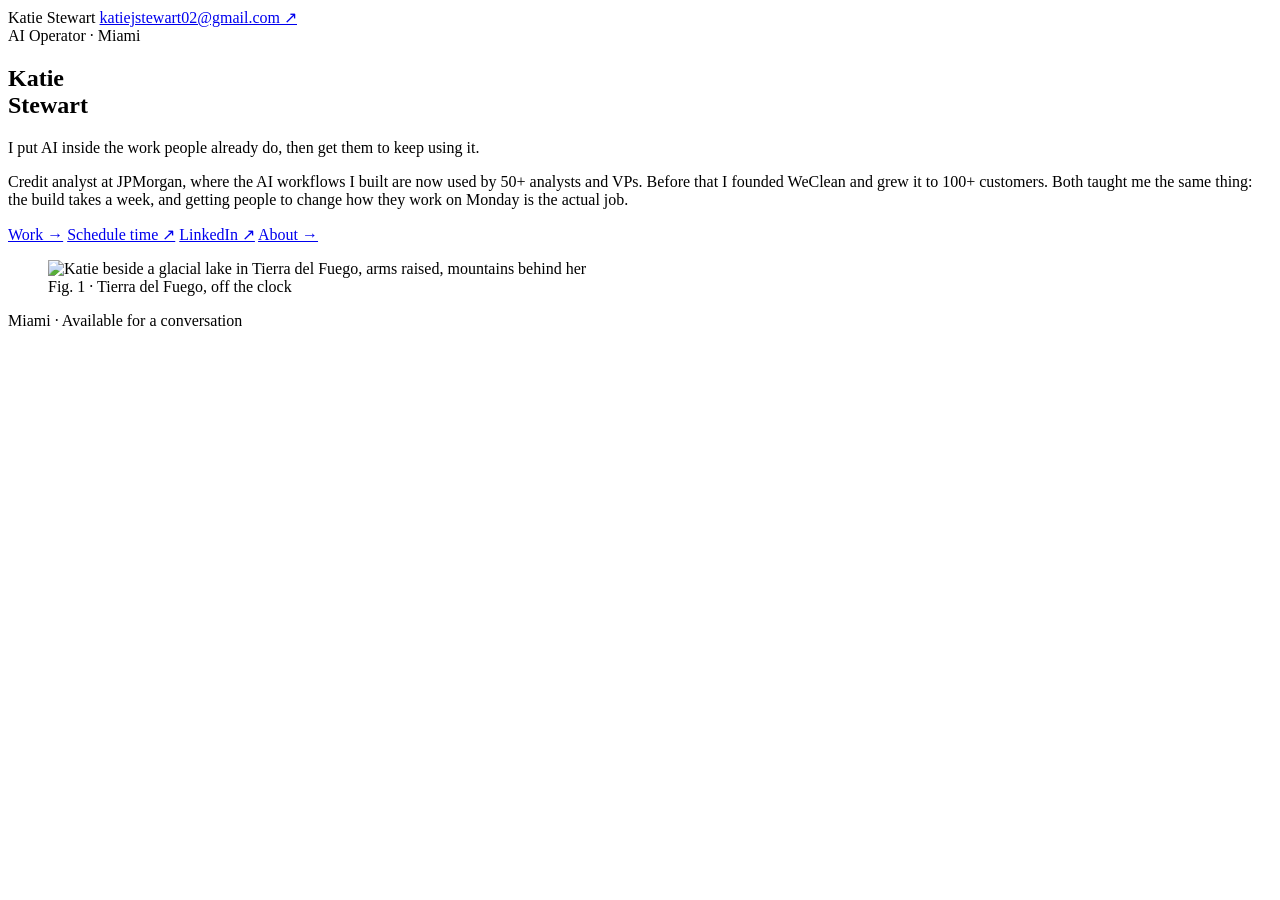
==== index.html @ ea049682 "Add home page, resume, and .nojekyll" ====
<!DOCTYPE html>
<html lang="en">
<head>
<meta charset="utf-8">
<meta name="viewport" content="width=device-width, initial-scale=1">
<title>Katie Stewart</title>
<meta name="description" content="Katie Stewart is a credit analyst at JPMorgan who builds AI into the work people already do, then gets them to keep using it. Based in Miami.">
<link rel="canonical" href="https://katiejstewart.github.io/">

<meta property="og:type" content="website">
<meta property="og:site_name" content="Katie Stewart">
<meta property="og:title" content="Katie Stewart">
<meta property="og:description" content="Katie Stewart is a credit analyst at JPMorgan who builds AI into the work people already do, then gets them to keep using it. Based in Miami.">
<meta property="og:url" content="https://katiejstewart.github.io/">
<meta property="og:image" content="https://katiejstewart.github.io/images/katie-patagonia.jpg">
<meta property="og:image:width" content="768">
<meta property="og:image:height" content="1024">
<meta property="og:image:alt" content="Katie beside a glacial lake in Tierra del Fuego, arms raised, mountains behind her">
<meta name="twitter:card" content="summary">

<link rel="preconnect" href="https://fonts.googleapis.com">
<link rel="preconnect" href="https://fonts.gstatic.com" crossorigin>
<link href="https://fonts.googleapis.com/css2?family=Archivo:wght@400;500;600;700&amp;family=JetBrains+Mono:wght@400;500&amp;display=swap" rel="stylesheet">
<link rel="stylesheet" href="/assets/site.css">
</head>
<body class="home">
<div class="page">

  <header class="home-header">
    <span class="wordmark">Katie Stewart</span>
    <a class="email-link" href="https://mail.google.com/mail/?view=cm&amp;fs=1&amp;to=katiejstewart02@gmail.com&amp;su=Hi%20Katie&amp;body=Hi%20Katie%2C%0A%0AI%20came%20across%20your%20site.%20I%27m%20____%20at%20____%2C%20and%20we%27re%20trying%20to%20figure%20out%20____.%0A%0AWould%20you%20be%20open%20to%20a%20short%20call%3F%0A%0AThanks%2C%0A____" target="_blank" rel="noopener">katiejstewart02@gmail.com ↗</a>
  </header>

  <main class="home-main">

    <section class="home-copy">
      <span class="eyebrow">AI Operator · Miami</span>

      <h1 class="home-name">Katie<br>Stewart</h1>

      <p class="home-tagline">I put AI inside the work people already do, then get them to keep using it.</p>

      <p class="home-body">Credit analyst at JPMorgan, where the AI workflows I built are now used by 50+ analysts and VPs. Before that I founded WeClean and grew it to 100+ customers. Both taught me the same thing: the build takes a week, and getting people to change how they work on Monday is the actual job.</p>

      <div class="button-row">
        <a class="btn btn-filled" href="/work/">Work →</a>
        <a class="btn btn-outline" href="https://calendly.com/katiejstewart" target="_blank" rel="noopener">Schedule time ↗</a>
        <a class="btn btn-outline" href="https://www.linkedin.com/in/katiejacquelinestewart/" target="_blank" rel="noopener">LinkedIn ↗</a>
        <a class="btn btn-outline" href="/about/">About →</a>
      </div>
    </section>

    <figure class="home-figure">
      <img src="/images/katie-patagonia.jpg" alt="Katie beside a glacial lake in Tierra del Fuego, arms raised, mountains behind her" width="768" height="1024">
      <figcaption>Fig. 1 · Tierra del Fuego, off the clock</figcaption>
    </figure>

  </main>

  <footer class="site-footer home-footer">
    <span>Miami · Available for a conversation</span>
  </footer>

</div>
</body>
</html>
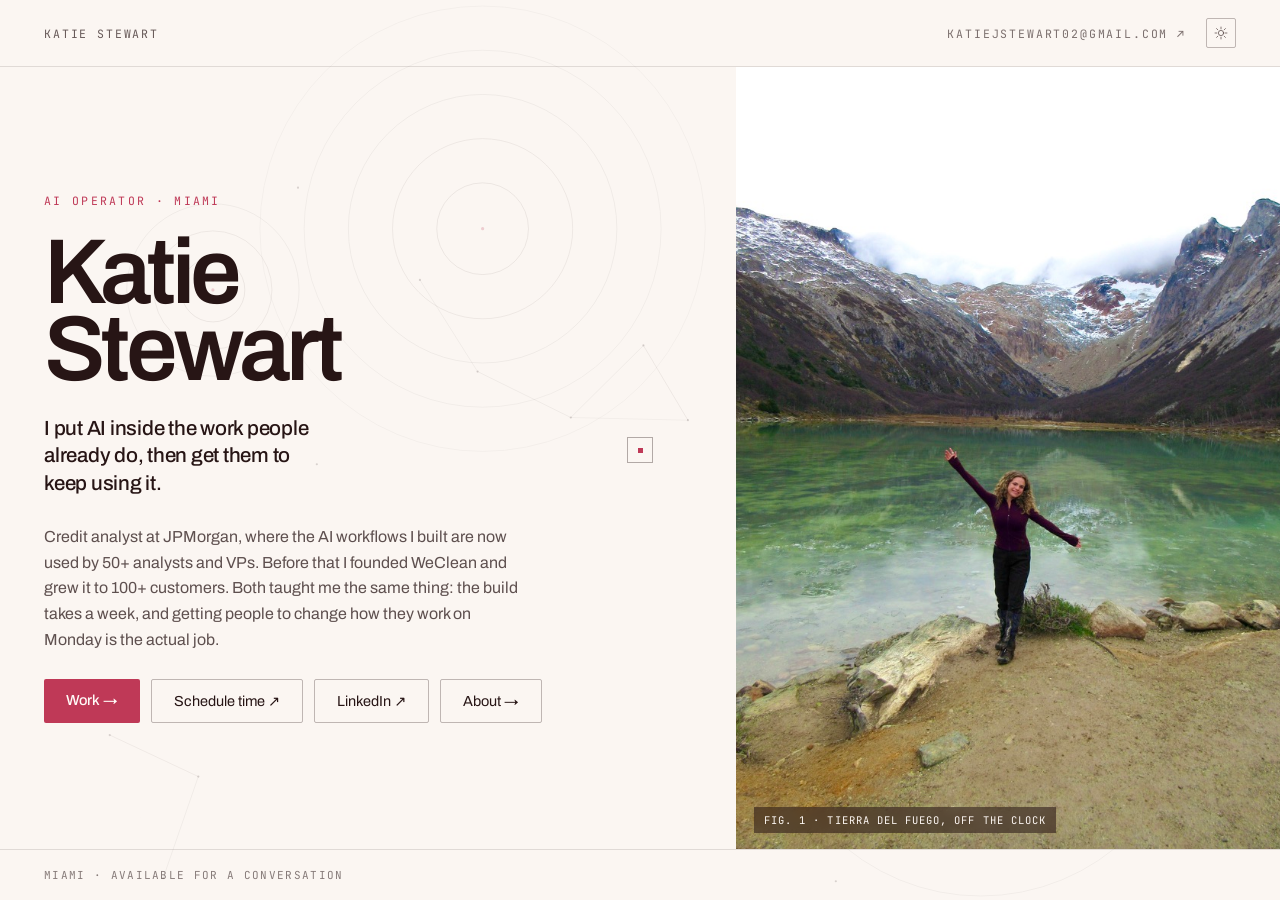
==== commit c399c999: "Add files via upload" ====
--- a/index.html
+++ b/index.html
@@ -21,6 +21,11 @@
 <link rel="preconnect" href="https://fonts.googleapis.com">
 <link rel="preconnect" href="https://fonts.gstatic.com" crossorigin>
 <link href="https://fonts.googleapis.com/css2?family=Archivo:wght@400;500;600;700&amp;family=JetBrains+Mono:wght@400;500&amp;display=swap" rel="stylesheet">
+<script>
+/* Applies the saved theme before first paint, and marks JS as available so the
+   reveal styles only ever engage when something can un-hide them. */
+(function(){var r=document.documentElement;r.className+=" js";try{if(localStorage.getItem("theme")==="dark")r.setAttribute("data-theme","dark");}catch(e){}})();
+</script>
 <link rel="stylesheet" href="/assets/site.css">
 </head>
 <body class="home">
@@ -28,21 +33,27 @@
 
   <header class="home-header">
     <span class="wordmark">Katie Stewart</span>
+    <div class="header-right">
     <a class="email-link" href="https://mail.google.com/mail/?view=cm&amp;fs=1&amp;to=katiejstewart02@gmail.com&amp;su=Hi%20Katie&amp;body=Hi%20Katie%2C%0A%0AI%20came%20across%20your%20site.%20I%27m%20____%20at%20____%2C%20and%20we%27re%20trying%20to%20figure%20out%20____.%0A%0AWould%20you%20be%20open%20to%20a%20short%20call%3F%0A%0AThanks%2C%0A____" target="_blank" rel="noopener">katiejstewart02@gmail.com ↗</a>
+      <button class="theme-toggle" type="button" aria-label="Switch to dark theme">
+        <svg class="icon-sun" viewBox="0 0 24 24" fill="none" stroke="currentColor" stroke-width="1.6" stroke-linecap="round" aria-hidden="true"><circle cx="12" cy="12" r="4.5"/><path d="M12 1.8v3.1M12 19.1v3.1M4.4 4.4l2.2 2.2M17.4 17.4l2.2 2.2M1.8 12h3.1M19.1 12h3.1M4.4 19.6l2.2-2.2M17.4 6.6l2.2-2.2"/></svg>
+        <svg class="icon-moon" viewBox="0 0 24 24" fill="none" stroke="currentColor" stroke-width="1.6" stroke-linejoin="round" aria-hidden="true"><path d="M20.2 14.7A8.6 8.6 0 1 1 9.3 3.8a6.9 6.9 0 0 0 10.9 10.9Z"/></svg>
+      </button>
+    </div>
   </header>
 
   <main class="home-main">
 
     <section class="home-copy">
-      <span class="eyebrow">AI Operator · Miami</span>
+      <span class="eyebrow" data-reveal>AI Operator · Miami</span>
 
-      <h1 class="home-name">Katie<br>Stewart</h1>
+      <h1 class="home-name" data-reveal data-reveal-delay="70">Katie<br>Stewart</h1>
 
-      <p class="home-tagline">I put AI inside the work people already do, then get them to keep using it.</p>
+      <p class="home-tagline" data-reveal data-reveal-delay="140">I put AI inside the work people already do, then get them to keep using it.</p>
 
-      <p class="home-body">Credit analyst at JPMorgan, where the AI workflows I built are now used by 50+ analysts and VPs. Before that I founded WeClean and grew it to 100+ customers. Both taught me the same thing: the build takes a week, and getting people to change how they work on Monday is the actual job.</p>
+      <p class="home-body" data-reveal data-reveal-delay="210">Credit analyst at JPMorgan, where the AI workflows I built are now used by 50+ analysts and VPs. Before that I founded WeClean and grew it to 100+ customers. Both taught me the same thing: the build takes a week, and getting people to change how they work on Monday is the actual job.</p>
 
-      <div class="button-row">
+      <div class="button-row" data-reveal data-reveal-delay="280">
         <a class="btn btn-filled" href="/work/">Work →</a>
         <a class="btn btn-outline" href="https://calendly.com/katiejstewart" target="_blank" rel="noopener">Schedule time ↗</a>
         <a class="btn btn-outline" href="https://www.linkedin.com/in/katiejacquelinestewart/" target="_blank" rel="noopener">LinkedIn ↗</a>
@@ -50,7 +61,7 @@
       </div>
     </section>
 
-    <figure class="home-figure">
+    <figure class="home-figure" data-reveal data-reveal-delay="140">
       <img src="/images/katie-patagonia.jpg" alt="Katie beside a glacial lake in Tierra del Fuego, arms raised, mountains behind her" width="768" height="1024">
       <figcaption>Fig. 1 · Tierra del Fuego, off the clock</figcaption>
     </figure>
@@ -62,5 +73,6 @@
   </footer>
 
 </div>
+<script src="/assets/site.js" defer></script>
 </body>
 </html>
--- a/assets/site.css
+++ b/assets/site.css
@@ -0,0 +1,1058 @@
+/* ==========================================================================
+   Katie Stewart — katiejstewart.github.io
+   One stylesheet for three pages. Tokens, base, shared parts, then per page,
+   then the breakpoints. Colours are authored in oklch.
+   ========================================================================== */
+
+/* --------------------------------------------------------------------------
+   1. Tokens
+   -------------------------------------------------------------------------- */
+
+:root {
+  color-scheme: light;
+
+  /* Colour components, kept raw so alpha variants can be derived from them.
+     The dark theme only has to swap these components — every alpha variant,
+     hairline, and tint below is derived and follows automatically. */
+  --ink-c: 0.22 0.03 20;
+  --cream-c: 0.97 0.008 60;
+  --rose-c: 0.55 0.17 12;
+  --rose-bright-c: 0.62 0.17 12;
+
+  --paper: oklch(0.975 0.008 60);
+  --header-bg: oklch(0.975 0.008 60 / 0.92);
+  --ink: oklch(var(--ink-c));
+  --cream: oklch(var(--cream-c));
+  --cream-bright: oklch(0.99 0.006 60);
+
+  --rose: oklch(var(--rose-c));
+  --rose-hover: oklch(0.40 0.12 14);
+  --rose-fill-hover: oklch(0.44 0.15 13);
+  --rose-bright: oklch(var(--rose-bright-c));
+  --rose-deep: oklch(0.48 0.16 13);
+  --rose-eyebrow-dark: oklch(0.80 0.14 12);
+  --rose-link-dark: oklch(0.84 0.12 12);
+
+  --oxblood: oklch(0.22 0.04 18);
+  --image-bg: oklch(0.90 0.02 40);
+  --quote-ink: oklch(0.32 0.05 18);
+
+  /* Derived rose tints */
+  --rose-index: oklch(var(--rose-c) / 0.35);
+  --badge-bg: oklch(var(--rose-bright-c) / 0.12);
+  --btn-filled-fg: var(--cream-bright);
+
+  /* Ink alphas */
+  --ink-82: oklch(var(--ink-c) / 0.82);
+  --ink-75: oklch(var(--ink-c) / 0.75);
+  --ink-74: oklch(var(--ink-c) / 0.74);
+  --ink-72: oklch(var(--ink-c) / 0.72);
+  --ink-70: oklch(var(--ink-c) / 0.7);
+  --ink-60: oklch(var(--ink-c) / 0.6);
+  --ink-55: oklch(var(--ink-c) / 0.55);
+  --ink-50: oklch(var(--ink-c) / 0.5);
+  --ink-45: oklch(var(--ink-c) / 0.45);
+  --ink-35: oklch(var(--ink-c) / 0.35);
+
+  /* Lines */
+  --rule: 1px solid oklch(var(--ink-c) / 0.12);
+  --rule-strong: 1px solid oklch(var(--ink-c) / 0.14);
+  --divider-bg: oklch(var(--ink-c) / 0.14);
+  --pill-border: 1px solid oklch(var(--ink-c) / 0.2);
+  --button-border: 1px solid oklch(var(--ink-c) / 0.28);
+
+  /* Cream alphas, used on the oxblood band */
+  --cream-78: oklch(var(--cream-c) / 0.78);
+  --cream-50: oklch(var(--cream-c) / 0.5);
+  --cream-rule: 1px solid oklch(var(--cream-c) / 0.2);
+
+  --sans: "Archivo", system-ui, sans-serif;
+  --mono: "JetBrains Mono", ui-monospace, monospace;
+
+  --gutter: 48px;
+}
+
+/* Dark theme. Built from her existing oxblood/cream pair rather than a new
+   palette: the page becomes the contact band, ink flips to cream, rose lifts. */
+:root[data-theme="dark"] {
+  color-scheme: dark;
+
+  --ink-c: 0.95 0.012 60;
+  --rose-c: 0.72 0.16 12;
+  --rose-bright-c: 0.78 0.15 12;
+
+  --paper: oklch(0.175 0.026 18);
+  --header-bg: oklch(0.175 0.026 18 / 0.92);
+  --rose-hover: oklch(0.84 0.12 12);
+  --rose-fill-hover: oklch(0.80 0.15 12);
+  --rose-deep: oklch(0.82 0.13 12);
+
+  --oxblood: oklch(0.235 0.038 18);
+  --image-bg: oklch(0.28 0.03 30);
+  --quote-ink: oklch(0.86 0.05 18);
+  --btn-filled-fg: oklch(0.16 0.03 18);
+}
+
+body.home { --gutter: 44px; }
+
+/* --------------------------------------------------------------------------
+   2. Base
+   -------------------------------------------------------------------------- */
+
+* { box-sizing: border-box; }
+
+html,
+body {
+  margin: 0;
+  padding: 0;
+  background: var(--paper);
+}
+
+body {
+  color: var(--ink);
+  font-family: var(--sans);
+  -webkit-font-smoothing: antialiased;
+}
+
+a {
+  color: var(--rose);
+  text-decoration: none;
+}
+
+a:hover { color: var(--rose-hover); }
+
+::selection {
+  background: var(--rose-bright);
+  color: var(--cream-bright);
+}
+
+img { display: block; }
+
+h1, h2, h3, p { margin: 0; }
+
+/* Visible focus, since every interactive element here is a link. */
+a:focus-visible {
+  outline: 2px solid var(--rose);
+  outline-offset: 3px;
+}
+
+/* --------------------------------------------------------------------------
+   3. Shared parts
+   -------------------------------------------------------------------------- */
+
+.page {
+  min-height: 100vh;
+  background: transparent;
+  color: var(--ink);
+  position: relative;
+  z-index: 1;
+}
+
+.eyebrow {
+  font-family: var(--mono);
+  font-size: 11.5px;
+  letter-spacing: 0.2em;
+  text-transform: uppercase;
+  color: var(--rose);
+}
+
+.meta {
+  font-family: var(--mono);
+  font-size: 11px;
+  letter-spacing: 0.14em;
+  text-transform: uppercase;
+  color: var(--ink-45);
+}
+
+/* Sticky header on Work and About */
+.site-header {
+  position: sticky;
+  top: 0;
+  z-index: 5;
+  display: flex;
+  align-items: center;
+  justify-content: space-between;
+  gap: 24px;
+  padding: 22px var(--gutter);
+  background: var(--header-bg);
+  -webkit-backdrop-filter: blur(8px);
+  backdrop-filter: blur(8px);
+  border-bottom: var(--rule);
+  font-family: var(--mono);
+  font-size: 11.5px;
+  letter-spacing: 0.16em;
+  text-transform: uppercase;
+}
+
+.site-header .back { color: var(--ink-75); }
+.site-header .back:hover { color: var(--rose); }
+
+.site-nav {
+  display: flex;
+  gap: 26px;
+}
+
+.site-nav a { color: var(--ink-60); }
+.site-nav a:hover { color: var(--rose); }
+.site-nav .current { color: var(--rose); }
+
+/* Footers */
+.site-footer {
+  display: flex;
+  flex-wrap: wrap;
+  align-items: center;
+  justify-content: space-between;
+  gap: 20px;
+  font-family: var(--mono);
+  text-transform: uppercase;
+  color: var(--ink-55);
+}
+
+.site-footer .footer-links {
+  display: flex;
+  gap: 24px;
+}
+
+/* Buttons */
+.btn {
+  padding: 13px 22px;
+  font-size: 14.5px;
+  border-radius: 2px;
+}
+
+.btn-filled {
+  background: var(--rose);
+  color: var(--btn-filled-fg);
+  font-weight: 500;
+}
+
+.btn-filled:hover {
+  background: var(--rose-fill-hover);
+  color: var(--btn-filled-fg);
+}
+
+.btn-outline {
+  border: var(--button-border);
+  color: var(--ink);
+}
+
+.btn-outline:hover {
+  border-color: var(--rose);
+  color: var(--rose);
+}
+
+/* The hairline-table pattern: 1px grid gap over a tinted background, with
+   paper-coloured cells. The tint always sits on an inner element so it never
+   bleeds into the page gutter. */
+.hairline-grid {
+  display: grid;
+  gap: 1px;
+  background: var(--divider-bg);
+}
+
+.hairline-grid > * { background: var(--paper); }
+
+/* --------------------------------------------------------------------------
+   4. Home
+   -------------------------------------------------------------------------- */
+
+.home .page {
+  display: flex;
+  flex-direction: column;
+}
+
+.home-header {
+  display: flex;
+  align-items: center;
+  justify-content: space-between;
+  gap: 24px;
+  padding: 24px var(--gutter);
+  border-bottom: var(--rule);
+  font-family: var(--mono);
+  font-size: 11.5px;
+  letter-spacing: 0.16em;
+  text-transform: uppercase;
+}
+
+.home-header .wordmark { color: var(--ink-70); }
+.home-header .email-link { color: var(--ink-60); }
+.home-header .email-link:hover { color: var(--rose); }
+
+.home-main {
+  flex: 1;
+  display: grid;
+  grid-template-columns: minmax(0, 1.15fr) minmax(0, 0.85fr);
+  min-height: 0;
+}
+
+.home-copy {
+  padding: 44px var(--gutter);
+  display: flex;
+  flex-direction: column;
+  justify-content: center;
+  gap: 26px;
+}
+
+.home-name {
+  font-weight: 600;
+  font-size: clamp(54px, 7.2vw, 116px);
+  line-height: 0.84;
+  letter-spacing: -0.045em;
+}
+
+.home-tagline {
+  font-size: clamp(19px, 1.6vw, 25px);
+  line-height: 1.35;
+  max-width: 24ch;
+  font-weight: 500;
+  letter-spacing: -0.012em;
+  text-wrap: pretty;
+}
+
+.home-body {
+  font-size: 16px;
+  line-height: 1.62;
+  max-width: 54ch;
+  color: var(--ink-74);
+  text-wrap: pretty;
+}
+
+.button-row {
+  display: flex;
+  flex-wrap: wrap;
+  gap: 11px;
+}
+
+.home-figure {
+  margin: 0;
+  position: relative;
+  overflow: hidden;
+  background: var(--image-bg);
+  min-height: 420px;
+}
+
+.home-figure img {
+  position: absolute;
+  inset: 0;
+  width: 100%;
+  height: 100%;
+  object-fit: cover;
+  object-position: 50% 45%;
+}
+
+.home-figure figcaption {
+  position: absolute;
+  left: 18px;
+  bottom: 16px;
+  padding: 6px 10px;
+  background: oklch(0.22 0.03 20 / 0.55);
+  color: oklch(0.98 0.008 60);
+  font-family: var(--mono);
+  font-size: 10.5px;
+  letter-spacing: 0.1em;
+  text-transform: uppercase;
+  -webkit-backdrop-filter: blur(4px);
+  backdrop-filter: blur(4px);
+}
+
+.home-footer {
+  padding: 18px var(--gutter);
+  border-top: var(--rule);
+  font-size: 11px;
+  letter-spacing: 0.12em;
+}
+
+/* --------------------------------------------------------------------------
+   5. Work
+   -------------------------------------------------------------------------- */
+
+.work-intro {
+  padding: 76px var(--gutter) 44px;
+  display: flex;
+  flex-direction: column;
+  gap: 22px;
+  max-width: 1240px;
+}
+
+.work-intro h1 {
+  font-weight: 600;
+  font-size: clamp(40px, 5.2vw, 76px);
+  line-height: 0.94;
+  letter-spacing: -0.035em;
+}
+
+.work-intro p {
+  font-size: 19px;
+  line-height: 1.55;
+  max-width: 62ch;
+  color: var(--ink-75);
+  text-wrap: pretty;
+}
+
+.stat-row {
+  display: flex;
+  flex-wrap: wrap;
+  gap: 48px;
+  padding: 0 var(--gutter) 52px;
+}
+
+.stat {
+  display: flex;
+  flex-direction: column;
+  gap: 5px;
+}
+
+.stat strong {
+  font-size: 38px;
+  font-weight: 600;
+  letter-spacing: -0.03em;
+  color: var(--rose);
+  line-height: 1;
+}
+
+.stat span {
+  font-size: 14px;
+  line-height: 1.4;
+  max-width: 24ch;
+  color: var(--ink-70);
+}
+
+.roles { border-top: var(--rule-strong); }
+
+.role {
+  display: grid;
+  grid-template-columns: minmax(0, 340px) minmax(0, 1fr);
+  gap: 56px;
+  padding: 52px var(--gutter);
+  border-bottom: var(--rule-strong);
+}
+
+.role-rail {
+  display: flex;
+  flex-direction: column;
+  gap: 14px;
+}
+
+.role-index {
+  font-family: var(--mono);
+  font-size: 32px;
+  font-weight: 500;
+  color: var(--rose-index);
+  line-height: 1;
+}
+
+.role-rail h2 {
+  font-size: 26px;
+  font-weight: 600;
+  letter-spacing: -0.02em;
+  line-height: 1.15;
+}
+
+.role-meta {
+  font-family: var(--mono);
+  font-size: 11.5px;
+  letter-spacing: 0.12em;
+  text-transform: uppercase;
+  color: var(--ink-55);
+}
+
+.role-badge {
+  align-self: flex-start;
+  margin-top: 6px;
+  padding: 6px 12px;
+  background: var(--badge-bg);
+  color: var(--rose-deep);
+  font-family: var(--mono);
+  font-size: 11px;
+  letter-spacing: 0.1em;
+  text-transform: uppercase;
+}
+
+.role-body {
+  display: flex;
+  flex-direction: column;
+  gap: 26px;
+}
+
+.role-line {
+  display: grid;
+  grid-template-columns: 96px minmax(0, 1fr);
+  gap: 20px;
+  align-items: baseline;
+}
+
+.role-line p {
+  font-size: 17px;
+  line-height: 1.6;
+  max-width: 62ch;
+  text-wrap: pretty;
+}
+
+.pull-quote {
+  padding-left: 20px;
+  border-left: 2px solid var(--rose-bright);
+  font-size: 18.5px;
+  line-height: 1.5;
+  max-width: 56ch;
+  color: var(--quote-ink);
+  text-wrap: pretty;
+}
+
+.build-intro {
+  padding: 72px var(--gutter) 36px;
+  display: flex;
+  flex-direction: column;
+  gap: 20px;
+}
+
+.build-intro h2 {
+  font-weight: 600;
+  font-size: clamp(32px, 3.6vw, 52px);
+  line-height: 1;
+  letter-spacing: -0.03em;
+}
+
+.build-intro p {
+  font-size: 17px;
+  line-height: 1.6;
+  max-width: 60ch;
+  color: var(--ink-72);
+  text-wrap: pretty;
+}
+
+.build-section { padding: 0 var(--gutter) 76px; }
+
+.build-cards {
+  grid-template-columns: repeat(auto-fit, minmax(300px, 1fr));
+  border: var(--rule-strong);
+}
+
+.build-card {
+  padding: 32px 28px;
+  display: flex;
+  flex-direction: column;
+  gap: 14px;
+  min-height: 270px;
+}
+
+.build-card-head {
+  display: flex;
+  justify-content: space-between;
+  align-items: baseline;
+  gap: 12px;
+  font-family: var(--mono);
+  font-size: 11px;
+  letter-spacing: 0.12em;
+  text-transform: uppercase;
+  color: var(--ink-45);
+}
+
+.build-card-head .status { color: var(--rose); }
+
+.build-card h3 {
+  font-size: 21px;
+  font-weight: 600;
+  letter-spacing: -0.018em;
+}
+
+.build-card p {
+  font-size: 15.5px;
+  line-height: 1.55;
+  color: var(--ink-72);
+  text-wrap: pretty;
+}
+
+.tag-row {
+  margin-top: auto;
+  display: flex;
+  flex-wrap: wrap;
+  gap: 8px;
+}
+
+.tag {
+  padding: 5px 10px;
+  border: var(--pill-border);
+  font-family: var(--mono);
+  font-size: 10.5px;
+  letter-spacing: 0.08em;
+  text-transform: uppercase;
+}
+
+.work-footer {
+  padding: 30px var(--gutter) 40px;
+  border-top: var(--rule-strong);
+  font-size: 11.5px;
+  letter-spacing: 0.14em;
+}
+
+/* --------------------------------------------------------------------------
+   6. About
+   -------------------------------------------------------------------------- */
+
+.bio {
+  display: grid;
+  grid-template-columns: minmax(0, 1.25fr) minmax(0, 0.85fr);
+  gap: 64px;
+  padding: 80px var(--gutter) 64px;
+  align-items: start;
+}
+
+.bio-copy {
+  display: flex;
+  flex-direction: column;
+  gap: 26px;
+}
+
+.bio-copy h1 {
+  font-weight: 600;
+  font-size: clamp(38px, 4.8vw, 68px);
+  line-height: 1;
+  letter-spacing: -0.035em;
+  max-width: 18ch;
+  text-wrap: pretty;
+}
+
+.bio-copy p {
+  font-size: 18px;
+  line-height: 1.62;
+  max-width: 60ch;
+  color: var(--ink-82);
+  text-wrap: pretty;
+}
+
+.bio-figure {
+  margin: 0;
+  display: flex;
+  flex-direction: column;
+  gap: 10px;
+}
+
+.bio-frame {
+  position: relative;
+  aspect-ratio: 4 / 5;
+  background: var(--image-bg);
+  overflow: hidden;
+}
+
+.bio-frame img {
+  position: absolute;
+  inset: 0;
+  width: 100%;
+  height: 100%;
+  object-fit: cover;
+}
+
+.bio-figure figcaption {
+  font-family: var(--mono);
+  font-size: 11px;
+  letter-spacing: 0.12em;
+  text-transform: uppercase;
+  color: var(--ink-50);
+}
+
+.facts-section { padding: 0 var(--gutter) 64px; }
+
+.facts {
+  grid-template-columns: repeat(auto-fit, minmax(200px, 1fr));
+  border-top: var(--rule-strong);
+  border-bottom: var(--rule-strong);
+}
+
+.fact {
+  padding: 28px 26px;
+  display: flex;
+  flex-direction: column;
+  gap: 9px;
+}
+
+.fact-value {
+  font-size: 16.5px;
+  line-height: 1.45;
+}
+
+.toolkit {
+  padding: 0 var(--gutter) 72px;
+  display: flex;
+  flex-direction: column;
+  gap: 20px;
+}
+
+.toolkit-pills {
+  display: flex;
+  flex-wrap: wrap;
+  gap: 9px;
+  max-width: 960px;
+}
+
+.toolkit-pills span {
+  padding: 8px 14px;
+  border: var(--pill-border);
+  font-family: var(--mono);
+  font-size: 12px;
+  letter-spacing: 0.06em;
+}
+
+.contact {
+  background: var(--oxblood);
+  color: var(--cream);
+  padding: 72px var(--gutter);
+  display: grid;
+  grid-template-columns: minmax(0, 1fr) minmax(0, 1fr);
+  gap: 56px;
+  align-items: start;
+}
+
+.contact-copy {
+  display: flex;
+  flex-direction: column;
+  gap: 22px;
+}
+
+.contact-copy .eyebrow { color: var(--rose-eyebrow-dark); }
+
+.contact-copy h2 {
+  font-weight: 600;
+  font-size: clamp(34px, 4vw, 58px);
+  line-height: 1;
+  letter-spacing: -0.035em;
+}
+
+.contact-copy > p {
+  font-size: 17.5px;
+  line-height: 1.6;
+  max-width: 46ch;
+  color: var(--cream-78);
+  text-wrap: pretty;
+}
+
+.contact-rows {
+  display: flex;
+  flex-direction: column;
+  gap: 12px;
+  margin-top: 6px;
+}
+
+.contact-row {
+  display: flex;
+  justify-content: space-between;
+  gap: 16px;
+  padding: 16px 0;
+  border-top: var(--cream-rule);
+  color: var(--cream);
+  font-size: 16px;
+}
+
+.contact-row:last-child { border-bottom: var(--cream-rule); }
+
+.contact-row:hover { color: var(--rose-link-dark); }
+
+.contact-row .label {
+  font-family: var(--mono);
+  font-size: 11px;
+  letter-spacing: 0.14em;
+  text-transform: uppercase;
+  color: var(--cream-50);
+}
+
+.contact-row:focus-visible { outline-color: var(--rose-link-dark); }
+
+.booking {
+  display: flex;
+  flex-direction: column;
+  gap: 12px;
+}
+
+.booking-label {
+  font-family: var(--mono);
+  font-size: 11px;
+  letter-spacing: 0.14em;
+  text-transform: uppercase;
+  color: var(--cream-50);
+}
+
+.booking-frame {
+  background: var(--paper);
+  min-height: 620px;
+  overflow: hidden;
+}
+
+.booking-frame iframe {
+  width: 100%;
+  height: 620px;
+  border: 0;
+  display: block;
+}
+
+.about-footer {
+  padding: 28px var(--gutter) 36px;
+  font-size: 11.5px;
+  letter-spacing: 0.14em;
+}
+
+/* --------------------------------------------------------------------------
+   7. Responsive
+   The reference is fluid only, so the two column layouts never collapsed.
+   These are the breakpoints called for in the handoff.
+   -------------------------------------------------------------------------- */
+
+/* Work role articles stack, rail above the problem/built/outcome rows. */
+@media (max-width: 900px) {
+  .role {
+    grid-template-columns: minmax(0, 1fr);
+    gap: 32px;
+  }
+}
+
+/* Home and About drop to one column. On Home the photo goes below the copy. */
+@media (max-width: 860px) {
+  .home-main {
+    grid-template-columns: minmax(0, 1fr);
+  }
+
+  .home-copy {
+    padding-top: 56px;
+    padding-bottom: 56px;
+  }
+
+  .home-figure {
+    min-height: 0;
+    aspect-ratio: 4 / 3;
+  }
+
+  .bio {
+    grid-template-columns: minmax(0, 1fr);
+    gap: 40px;
+  }
+
+  .bio-frame { max-width: 420px; }
+
+  .contact {
+    grid-template-columns: minmax(0, 1fr);
+    gap: 44px;
+  }
+}
+
+/* Tighter gutters and vertical rhythm once the viewport is phone sized. */
+@media (max-width: 700px) {
+  body { --gutter: 24px; }
+
+  .site-header,
+  .home-header {
+    gap: 16px;
+  }
+
+  .site-nav { gap: 18px; }
+
+  .work-intro { padding-top: 52px; }
+
+  .stat-row { gap: 32px 40px; }
+
+  .role { padding-top: 40px; padding-bottom: 40px; }
+
+  .build-intro { padding-top: 52px; }
+
+  .bio { padding-top: 52px; }
+
+  .contact { padding-top: 56px; padding-bottom: 56px; }
+
+  .build-cards {
+    grid-template-columns: minmax(0, 1fr);
+  }
+}
+
+/* The 96px label column stacks above its paragraph. */
+@media (max-width: 600px) {
+  .role-line {
+    grid-template-columns: minmax(0, 1fr);
+    gap: 8px;
+  }
+
+  .home-header,
+  .site-header {
+    flex-wrap: wrap;
+  }
+
+  .site-footer {
+    align-items: flex-start;
+    flex-direction: column;
+    gap: 14px;
+  }
+}
+
+/* --------------------------------------------------------------------------
+   8. Motion and interaction layer
+   Everything here is additive and JS-gated. With JS off, or with
+   prefers-reduced-motion, the page falls back to the static design.
+   -------------------------------------------------------------------------- */
+
+/* Theme swap. Kept short so switching feels instant, not draggy. */
+html.js body,
+html.js .page,
+html.js .site-header,
+html.js .contact,
+html.js .hairline-grid,
+html.js .hairline-grid > * {
+  transition: background-color 220ms ease, color 220ms ease, border-color 220ms ease;
+}
+
+/* --- Ambient background field ------------------------------------------- */
+
+#ambient {
+  position: fixed;
+  inset: 0;
+  z-index: 0;
+  pointer-events: none;
+  opacity: 0;
+  transition: opacity 900ms ease;
+}
+
+#ambient.on { opacity: 1; }
+
+/* --- Scroll reveal ------------------------------------------------------- */
+
+html.js [data-reveal] {
+  opacity: 0;
+  transform: translateY(14px);
+  transition: opacity 620ms cubic-bezier(0.22, 0.61, 0.36, 1),
+              transform 620ms cubic-bezier(0.22, 0.61, 0.36, 1);
+  will-change: opacity, transform;
+}
+
+html.js [data-reveal].shown {
+  opacity: 1;
+  transform: none;
+  will-change: auto;
+}
+
+/* --- Theme toggle -------------------------------------------------------- */
+
+.theme-toggle {
+  display: inline-flex;
+  align-items: center;
+  justify-content: center;
+  width: 30px;
+  height: 30px;
+  padding: 0;
+  margin: -6px 0;
+  background: none;
+  border: var(--button-border);
+  border-radius: 2px;
+  color: var(--ink-60);
+  cursor: pointer;
+  flex: none;
+  transition: color 160ms ease, border-color 160ms ease;
+}
+
+.theme-toggle:hover {
+  color: var(--rose);
+  border-color: var(--rose);
+}
+
+.theme-toggle:focus-visible {
+  outline: 2px solid var(--rose);
+  outline-offset: 3px;
+}
+
+.theme-toggle svg {
+  width: 14px;
+  height: 14px;
+  display: block;
+}
+
+.theme-toggle .icon-moon { display: none; }
+:root[data-theme="dark"] .theme-toggle .icon-sun { display: none; }
+:root[data-theme="dark"] .theme-toggle .icon-moon { display: block; }
+
+/* Toggle sits inside the nav row on Work/About and the header row on Home. */
+.site-nav { align-items: center; }
+.home-header .header-right {
+  display: flex;
+  align-items: center;
+  gap: 20px;
+}
+
+/* --- Custom cursor ------------------------------------------------------- */
+
+html.cursor-on,
+html.cursor-on a,
+html.cursor-on button { cursor: none; }
+
+.cursor-dot,
+.cursor-ring {
+  position: fixed;
+  top: 0;
+  left: 0;
+  z-index: 9999;
+  pointer-events: none;
+  opacity: 0;
+  transition: opacity 200ms ease;
+}
+
+html.cursor-on .cursor-dot,
+html.cursor-on .cursor-ring { opacity: 1; }
+
+.cursor-dot {
+  width: 5px;
+  height: 5px;
+  margin: -2.5px 0 0 -2.5px;
+  background: var(--rose);
+}
+
+.cursor-ring {
+  width: 26px;
+  height: 26px;
+  margin: -13px 0 0 -13px;
+  border: 1px solid oklch(var(--ink-c) / 0.34);
+  transition: width 180ms ease, height 180ms ease, margin 180ms ease,
+              border-color 180ms ease, opacity 200ms ease, transform 180ms ease;
+}
+
+/* Over a link the ring opens up and takes the accent colour. */
+.cursor-ring.is-link {
+  width: 46px;
+  height: 46px;
+  margin: -23px 0 0 -23px;
+  border-color: var(--rose);
+}
+
+/* Over running text it becomes a reading caret instead of a box. */
+.cursor-ring.is-text {
+  width: 2px;
+  height: 24px;
+  margin: -12px 0 0 -1px;
+  border: 0;
+  background: oklch(var(--ink-c) / 0.5);
+}
+
+.cursor-dot.is-text { opacity: 0; }
+
+/* --- Stat count-up ------------------------------------------------------- */
+
+/* Reserve the final width so the row does not reflow while counting. */
+.stat strong { font-variant-numeric: tabular-nums; }
+
+/* --- Respect the system preference -------------------------------------- */
+
+@media (prefers-reduced-motion: reduce) {
+  html.js [data-reveal] {
+    opacity: 1;
+    transform: none;
+    transition: none;
+  }
+
+  html.js body,
+  html.js .page,
+  html.js .site-header,
+  html.js .contact,
+  html.js .hairline-grid,
+  html.js .hairline-grid > * { transition: none; }
+
+  #ambient { display: none; }
+  .cursor-dot, .cursor-ring { display: none; }
+}
+
+/* Touch and coarse pointers never get the cursor treatment. */
+@media (hover: none), (pointer: coarse) {
+  .cursor-dot, .cursor-ring { display: none; }
+  html.cursor-on, html.cursor-on a, html.cursor-on button { cursor: auto; }
+}
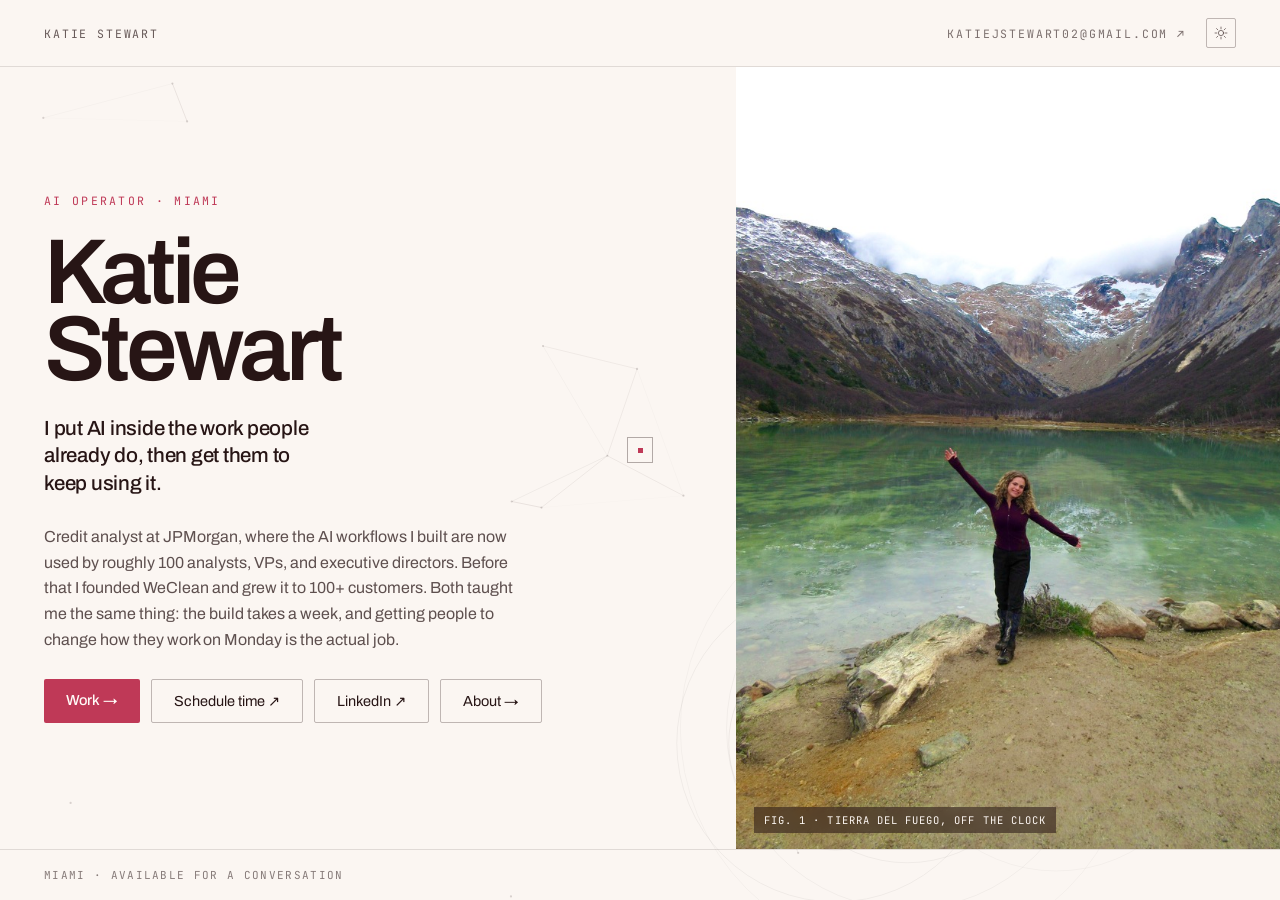
==== commit 97a25aa4: "Add files via upload" ====
--- a/index.html
+++ b/index.html
@@ -51,7 +51,7 @@
 
       <p class="home-tagline" data-reveal data-reveal-delay="140">I put AI inside the work people already do, then get them to keep using it.</p>
 
-      <p class="home-body" data-reveal data-reveal-delay="210">Credit analyst at JPMorgan, where the AI workflows I built are now used by 50+ analysts and VPs. Before that I founded WeClean and grew it to 100+ customers. Both taught me the same thing: the build takes a week, and getting people to change how they work on Monday is the actual job.</p>
+      <p class="home-body" data-reveal data-reveal-delay="210">Credit analyst at JPMorgan, where the AI workflows I built are now used by roughly 100 analysts, VPs, and executive directors. Before that I founded WeClean and grew it to 100+ customers. Both taught me the same thing: the build takes a week, and getting people to change how they work on Monday is the actual job.</p>
 
       <div class="button-row" data-reveal data-reveal-delay="280">
         <a class="btn btn-filled" href="/work/">Work →</a>
--- a/assets/site.css
+++ b/assets/site.css
@@ -567,6 +567,24 @@
   display: flex;
   flex-wrap: wrap;
   gap: 8px;
+}
+
+/* Live-project link at the foot of a build card. */
+.build-visit {
+  margin-top: 14px;
+  align-self: flex-start;
+  font-family: var(--mono);
+  font-size: 11px;
+  letter-spacing: 0.12em;
+  text-transform: uppercase;
+  color: var(--rose);
+  border-bottom: 1px solid transparent;
+  padding-bottom: 2px;
+}
+
+.build-visit:hover {
+  color: var(--rose-hover);
+  border-bottom-color: var(--rose-hover);
 }
 
 .tag {
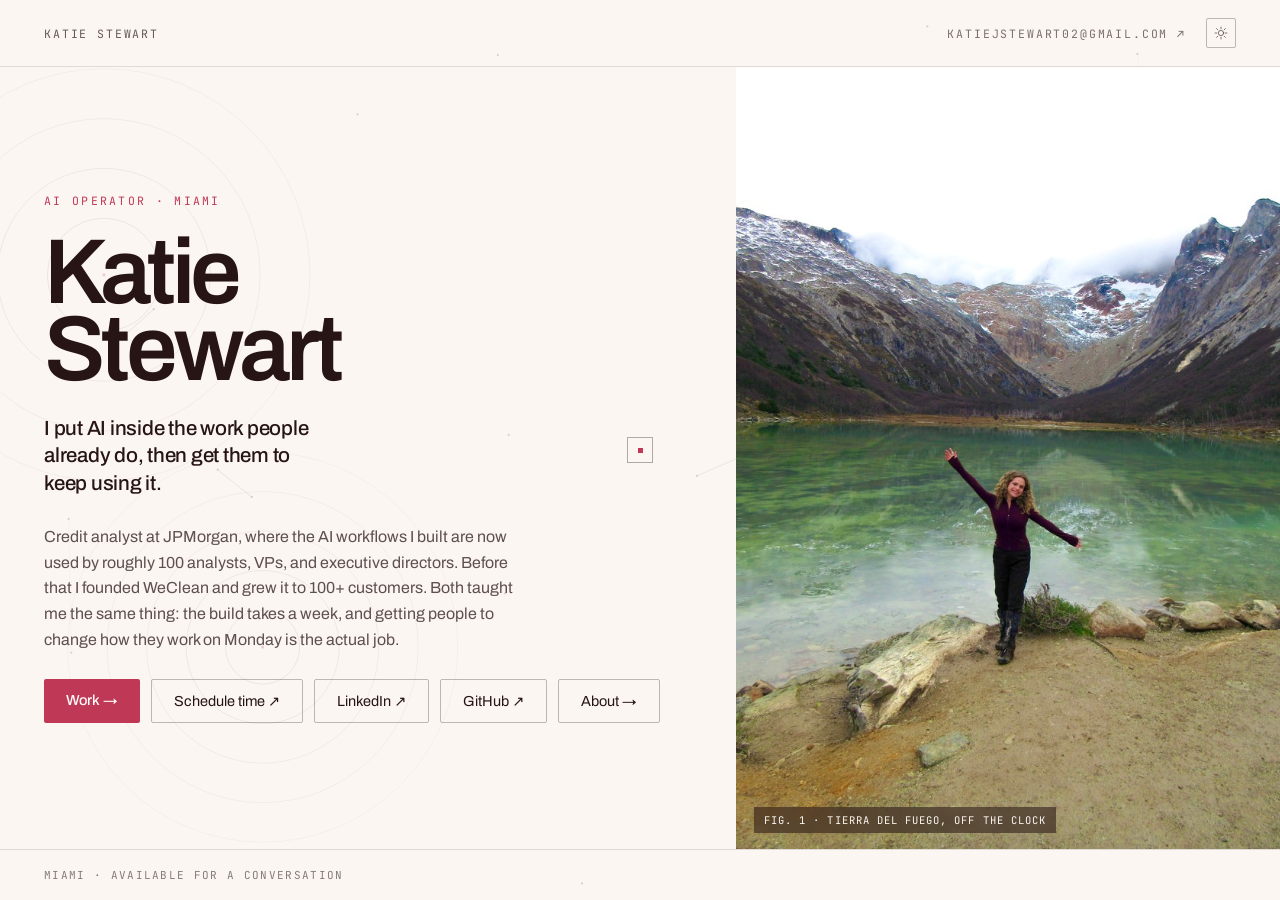
==== commit 1b7430f3: "Add files via upload" ====
--- a/index.html
+++ b/index.html
@@ -57,6 +57,7 @@
         <a class="btn btn-filled" href="/work/">Work →</a>
         <a class="btn btn-outline" href="https://calendly.com/katiejstewart" target="_blank" rel="noopener">Schedule time ↗</a>
         <a class="btn btn-outline" href="https://www.linkedin.com/in/katiejacquelinestewart/" target="_blank" rel="noopener">LinkedIn ↗</a>
+        <a class="btn btn-outline" href="https://github.com/katiejstewart" target="_blank" rel="noopener">GitHub ↗</a>
         <a class="btn btn-outline" href="/about/">About →</a>
       </div>
     </section>
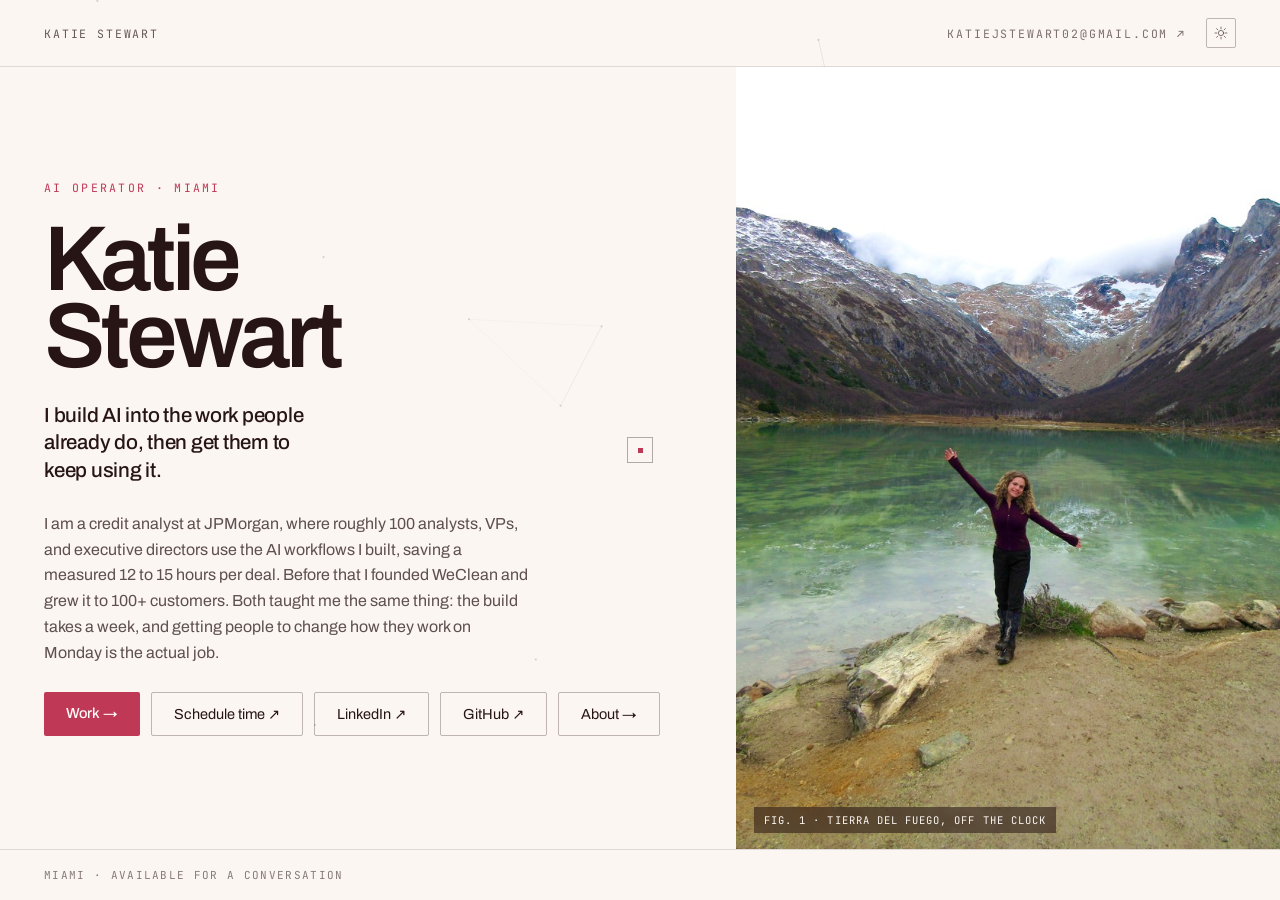
==== commit 4b10f245: "Voice pass on homepage hero copy" ====
--- a/index.html
+++ b/index.html
@@ -49,9 +49,9 @@
 
       <h1 class="home-name" data-reveal data-reveal-delay="70">Katie<br>Stewart</h1>
 
-      <p class="home-tagline" data-reveal data-reveal-delay="140">I put AI inside the work people already do, then get them to keep using it.</p>
+      <p class="home-tagline" data-reveal data-reveal-delay="140">I build AI into the work people already do, then get them to keep using it.</p>
 
-      <p class="home-body" data-reveal data-reveal-delay="210">Credit analyst at JPMorgan, where the AI workflows I built are now used by roughly 100 analysts, VPs, and executive directors. Before that I founded WeClean and grew it to 100+ customers. Both taught me the same thing: the build takes a week, and getting people to change how they work on Monday is the actual job.</p>
+      <p class="home-body" data-reveal data-reveal-delay="210">I am a credit analyst at JPMorgan, where roughly 100 analysts, VPs, and executive directors use the AI workflows I built, saving a measured 12 to 15 hours per deal. Before that I founded WeClean and grew it to 100+ customers. Both taught me the same thing: the build takes a week, and getting people to change how they work on Monday is the actual job.</p>
 
       <div class="button-row" data-reveal data-reveal-delay="280">
         <a class="btn btn-filled" href="/work/">Work →</a>
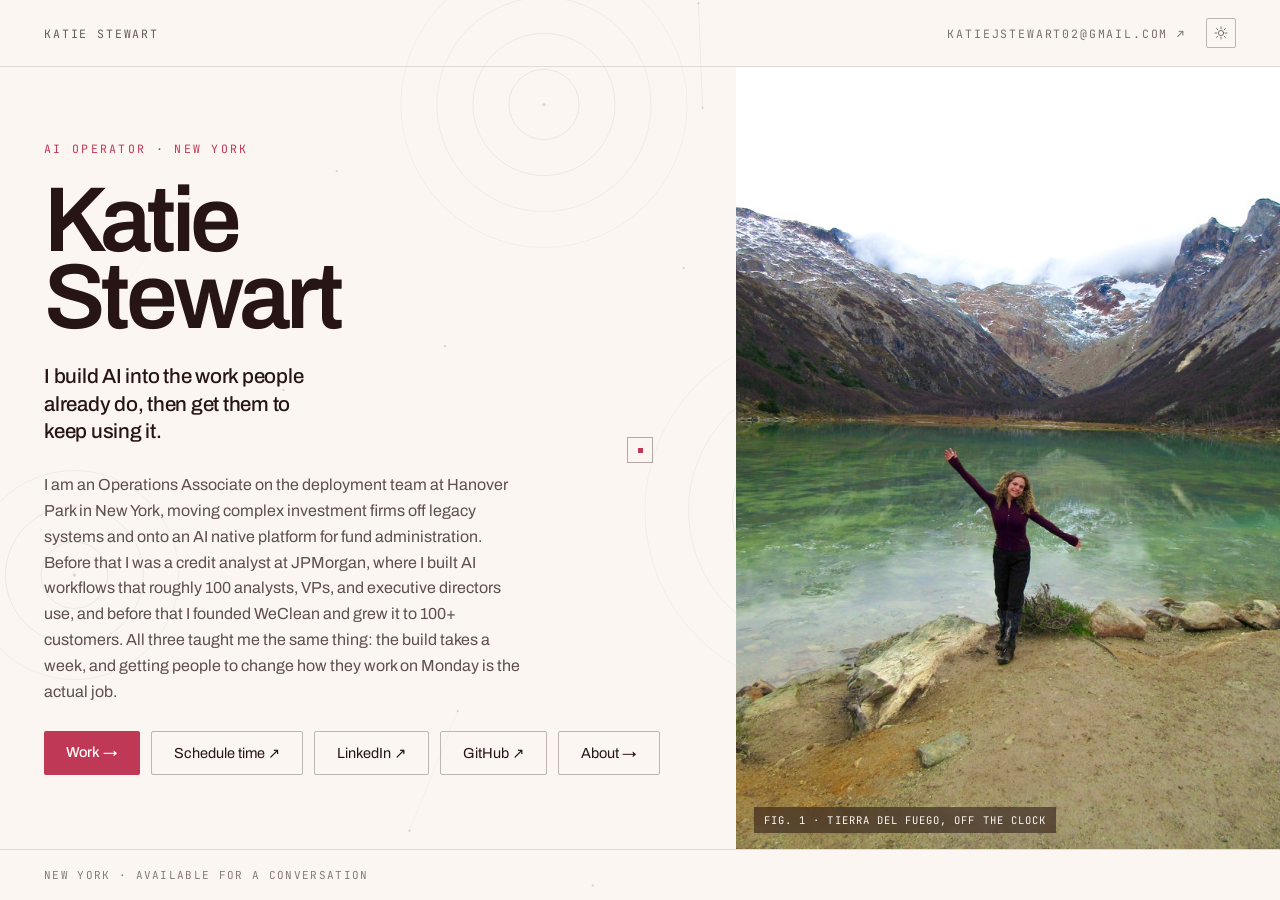
==== commit d48a6b78: "Update site for new role: Operations Associate, Deployment at Hanover Park, NYC" ====
--- a/index.html
+++ b/index.html
@@ -4,13 +4,13 @@
 <meta charset="utf-8">
 <meta name="viewport" content="width=device-width, initial-scale=1">
 <title>Katie Stewart</title>
-<meta name="description" content="Katie Stewart is a credit analyst at JPMorgan who builds AI into the work people already do, then gets them to keep using it. Based in Miami.">
+<meta name="description" content="Katie Stewart is an Operations Associate on the deployment team at Hanover Park, moving investment firms onto an AI native fund administration platform. Based in New York.">
 <link rel="canonical" href="https://katiejstewart.github.io/">
 
 <meta property="og:type" content="website">
 <meta property="og:site_name" content="Katie Stewart">
 <meta property="og:title" content="Katie Stewart">
-<meta property="og:description" content="Katie Stewart is a credit analyst at JPMorgan who builds AI into the work people already do, then gets them to keep using it. Based in Miami.">
+<meta property="og:description" content="Katie Stewart is an Operations Associate on the deployment team at Hanover Park, moving investment firms onto an AI native fund administration platform. Based in New York.">
 <meta property="og:url" content="https://katiejstewart.github.io/">
 <meta property="og:image" content="https://katiejstewart.github.io/images/katie-patagonia.jpg">
 <meta property="og:image:width" content="768">
@@ -45,13 +45,13 @@
   <main class="home-main">
 
     <section class="home-copy">
-      <span class="eyebrow" data-reveal>AI Operator · Miami</span>
+      <span class="eyebrow" data-reveal>AI Operator · New York</span>
 
       <h1 class="home-name" data-reveal data-reveal-delay="70">Katie<br>Stewart</h1>
 
       <p class="home-tagline" data-reveal data-reveal-delay="140">I build AI into the work people already do, then get them to keep using it.</p>
 
-      <p class="home-body" data-reveal data-reveal-delay="210">I am a credit analyst at JPMorgan, where roughly 100 analysts, VPs, and executive directors use the AI workflows I built, saving a measured 12 to 15 hours per deal. Before that I founded WeClean and grew it to 100+ customers. Both taught me the same thing: the build takes a week, and getting people to change how they work on Monday is the actual job.</p>
+      <p class="home-body" data-reveal data-reveal-delay="210">I am an Operations Associate on the deployment team at Hanover Park in New York, moving complex investment firms off legacy systems and onto an AI native platform for fund administration. Before that I was a credit analyst at JPMorgan, where I built AI workflows that roughly 100 analysts, VPs, and executive directors use, and before that I founded WeClean and grew it to 100+ customers. All three taught me the same thing: the build takes a week, and getting people to change how they work on Monday is the actual job.</p>
 
       <div class="button-row" data-reveal data-reveal-delay="280">
         <a class="btn btn-filled" href="/work/">Work →</a>
@@ -70,7 +70,7 @@
   </main>
 
   <footer class="site-footer home-footer">
-    <span>Miami · Available for a conversation</span>
+    <span>New York · Available for a conversation</span>
   </footer>
 
 </div>
